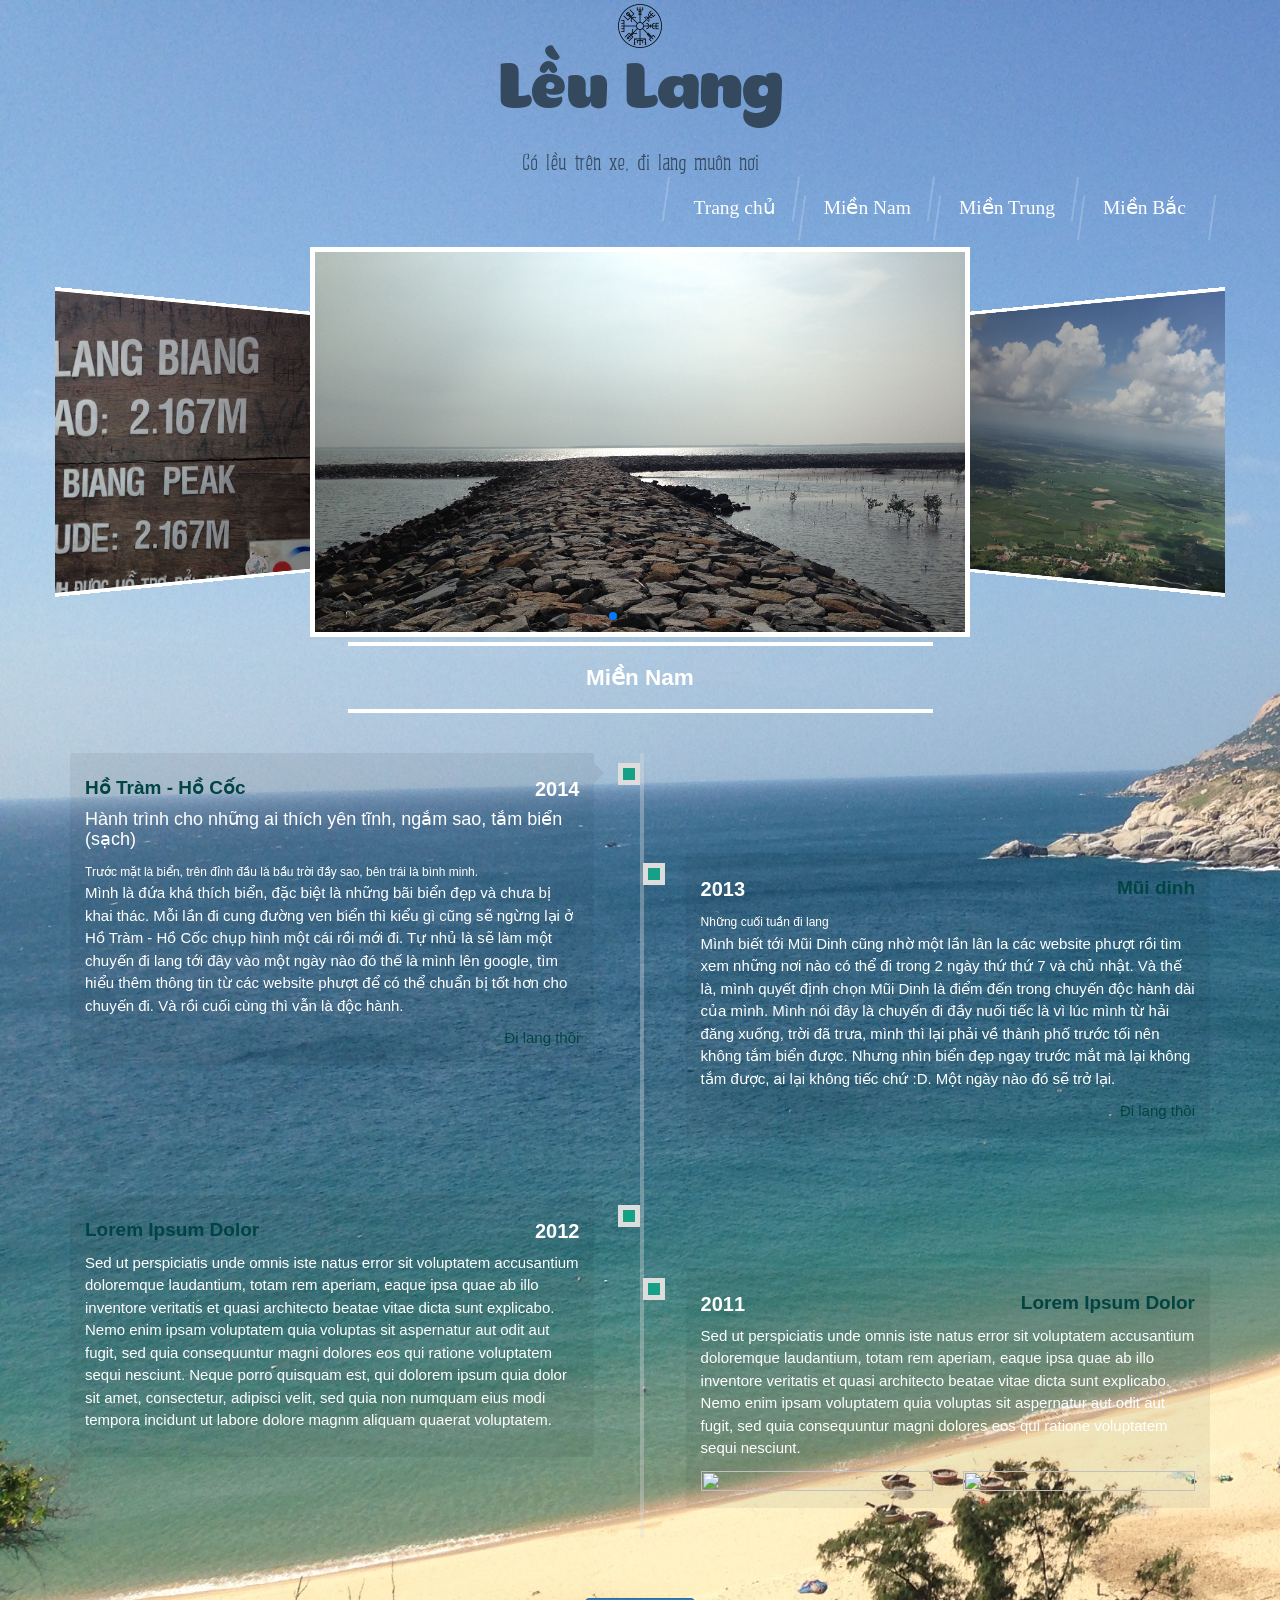
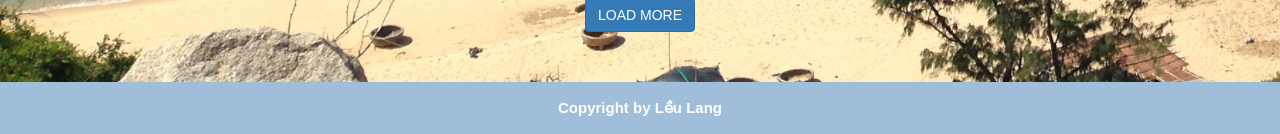
==== MienNam.html @ 13d36a4b "new link" ====
﻿<!DOCTYPE html>
<html lang="en">
<head>
    <meta charset="utf-8" />
    <meta name="viewport" content="width=device-width, initial-scale=1.0" />
    <meta http-equiv="Content-Type" content="text/html;charset=utf-8" />
    <meta name="keywords" content="" />
    <meta name="description" content="" />
    <meta name="author" content="" />
    <meta name="robots" content="follow, index" />
    <link rel="stylesheet" href="./css/bootstrap.min.css" />
    <script src="./script/jquery.min.js"></script>
    <script src="./script/bootstrap.min.js"></script>
    <link rel="stylesheet" href="./css/ap-scroll-top.css" type="text/css" media="all" />
    <script src="./script/ap-scroll-top.js"></script>
    <link href="./css/TravelWeb.css" rel="stylesheet" />
    <link href="./lib/font-awesome-4.6.3/css/font-awesome.css" rel="stylesheet">
    <link href="./css/mobile.css" rel="stylesheet" />
    <link href="./css/w3.css" rel="stylesheet" />
    <link rel="stylesheet" href="./lib/Swiper-master/dist/js/css/swiper.min.css">
    <script src="./lib/Swiper-master/dist/js/swiper.min.js"></script>
</head>
<body>
    <div class="myBody">
        <div id="header">
            <header>
                <div class="container-fluid">
                    <div class="row">
                        <div class="col-md-12 logo-img">
                            <a class="logo">
                                <img class="img-responsive" src="./img/vegvisir.png" />
                            </a>
                        </div>
                    </div>
                    <div class="row WebHeader">
                        <div class="col-md-12 WebName">
                            Lều Lang
                        </div>
                        <div class="col-md-12 WebSologan">
                            Có lều trên xe, đi lang muôn nơi
                        </div>
                    </div>
                </div>
            </header>
            <header id="topNav">
                <div class="container">
                    <button class="btn btn-mobile" data-toggle="collapse" data-target=".nav-main-collapse">
                        <i class="fa fa-bars"></i>
                    </button>
                    <div class="navbar-collapse nav-main-collapse collapse">
                        <nav class="nav-main">
                            <ul id="topMain" class="nav nav-pills nav-main colored cl-effect-14">
                                <li>
                                    <a href="LayoutTravelWeb.html">Trang chủ</a>
                                </li>
                                <li>
                                    <a href="MienNam.html">Miền Nam</a>
                                </li>
                                <li>
                                    <a href="MienTrung.html">Miền Trung</a>
                                </li>
                                <li>
                                    <a href="MienBac.html">Miền Bắc</a>
                                </li>
                            </ul>
                        </nav>
                    </div>
                </div>
            </header>
        </div>
        <div id="mySlider" class="container">
            <div class="row">
                <div class="col-md-12">
                    <div class="MysSwiper-container">
                        <div class="swiper-wrapper">
                            <div class="swiper-slide" style="background-image:url(./img/IMG_3521.JPG);background-size: 100%;width: 660px;height: 390px;"></div>
                            <div class="swiper-slide" style="background-image:url(./img/IMG_4256.jpg);background-size: 100%;width: 660px;height: 390px;"></div>
                            <div class="swiper-slide" style="background-image:url(./img/IMG_1777.jpg);background-size: 100%;width: 660px;height: 390px;"></div>
                            <div class="swiper-slide" style="background-image:url(./img/IMG_5069.JPG);background-size: 100%;width: 660px;height: 390px;"></div>
                        </div>
                        <!-- Add Pagination -->
                        <div class="swiper-pagination"></div>
                        <div class="swiper-button-next"></div>
                        <div class="swiper-button-prev"></div>
                    </div>
                </div>
            </div>
        </div>
        <div class="BodyIndex">
            <div class="container">
                <div class="row">
                    <div class="col-md-3"></div>
                    <div class="col-md-6 myRegion">
                        Miền Nam
                    </div>
                    <div class="col-md-3"></div>
                </div>
                <div id="blog" class="blog">
                    <div class="row">
                        <div class="col-md-12">
                            <div class="timeline clearfix">
                                <div class="timeline-centered clearfix">

                                    <div class="item pull-left">
                                        <!-- item -->
                                        <h3 class="timeline-centered-title"><a class="FontWeight800" href="blog.html">Hồ Tràm - Hồ Cốc</a></h3>
                                        <h4><b>2014</b></h4>
                                        <h5>Hành trình cho những ai thích yên tĩnh, ngắm sao, tắm biển (sạch)</h5>
                                        <small>Trước mặt là biển, trên đỉnh đầu là bầu trời đầy sao, bên trái là bình minh.</small>
                                        <p>
                                            Mình là đứa khá thích biển, đặc biệt là những bãi biển đẹp và chưa bị khai thác. Mỗi lần đi cung đường ven biển thì kiểu gì cũng sẽ ngừng lại ở Hồ Tràm - Hồ Cốc chụp hình một cái rồi mới đi. Tự nhủ là sẽ làm một chuyến đi lang tới đây vào một ngày nào đó thế là mình lên google, tìm hiểu thêm thông tin từ các website phượt để có thể chuẩn bị tốt hơn cho chuyến đi. Và rồi cuối cùng thì vẫn là độc hành.
                                        </p>
                                        <div class="text-right"><a href="blog.html">Đi lang thôi</a></div>
                                    </div><!-- /item -->

                                    <div class="item pull-right">
                                        <!-- item -->
                                        <h3 class="timeline-centered-title"><a class="FontWeight800" href="blog.html">Mũi dinh</a></h3>
                                        <h4><b>2013</b></h4>
                                        <small>Những cuối tuần đi lang</small>
                                        <p>
                                            Mình biết tới Mũi Dinh cũng nhờ một lần lân la các website phượt rồi tìm xem những nơi nào có thể đi trong 2 ngày thứ thứ 7 và chủ nhật. Và thế là, mình quyết định chọn Mũi Dinh là điểm đến trong chuyến độc hành dài của mình.

                                            Mình nói đây là chuyến đi đầy nuối tiếc là vì lúc mình từ hải đăng xuống, trời đã trưa, mình thì lại phải về thành phố trước tối nên không tắm biển được. Nhưng nhìn biển đẹp ngay trước mắt mà lại không tắm được, ai lại không tiếc chứ :D.

                                            Một ngày nào đó sẽ trở lại.
                                        </p>
                                        <div class="text-right"><a href="blog.html">Đi lang thôi</a></div>
                                    </div><!-- /item -->

                                    <div class="item pull-left">
                                        <!-- item -->
                                        <h3 class="timeline-centered-title"><a class="FontWeight800" href="blog.html">Lorem Ipsum Dolor</a></h3>
                                        <h4><b>2012</b></h4>
                                        <p>Sed ut perspiciatis unde omnis iste natus error sit voluptatem accusantium doloremque laudantium, totam rem aperiam, eaque ipsa quae ab illo inventore veritatis et quasi architecto beatae vitae dicta sunt explicabo. Nemo enim ipsam voluptatem quia voluptas sit aspernatur aut odit aut fugit, sed quia consequuntur magni dolores eos qui ratione voluptatem sequi nesciunt. Neque porro quisquam est, qui dolorem ipsum quia dolor sit amet, consectetur, adipisci velit, sed quia non numquam eius modi tempora incidunt ut labore dolore magnm aliquam quaerat voluptatem.</p>
                                    </div><!-- /item -->

                                    <div class="item pull-right">
                                        <!-- item -->
                                        <h3 class="timeline-centered-title"><a class="FontWeight800" href="blog.html">Lorem Ipsum Dolor</a></h3>
                                        <h4><b>2011</b></h4>
                                        <p>Sed ut perspiciatis unde omnis iste natus error sit voluptatem accusantium doloremque laudantium, totam rem aperiam, eaque ipsa quae ab illo inventore veritatis et quasi architecto beatae vitae dicta sunt explicabo. Nemo enim ipsam voluptatem quia voluptas sit aspernatur aut odit aut fugit, sed quia consequuntur magni dolores eos qui ratione voluptatem sequi nesciunt.</p>

                                        <div class="row">

                                            <div class="col-md-6 col-sm-6 col-xs-6">
                                                <img class="img-responsive" src="assets/images/demo/other/o1.jpg" alt="">
                                            </div>

                                            <div class="col-md-6 col-sm-6 col-xs-6">
                                                <img class="img-responsive" src="assets/images/demo/other/o2.jpg" alt="">
                                            </div>

                                        </div>

                                    </div><!-- /item -->

                                </div>
                            </div>
                        </div>
                        <div class="col-md-12">
                            <div class="text-center">
                                <!-- load more -->
                                <a href="#" class="btn btn-primary btnLoadMore">LOAD MORE</a>
                            </div>
                        </div>
                    </div>
                </div>
            </div>
        </div>

        <footer id="footer">
            <div class="container">
                <div class="row">
                    <div class="col-md-12">
                        <div class="copyright">
                            Copyright by Lều Lang
                        </div>
                    </div>
                </div>
            </div>
        </footer>
        <a href="" id="toTop" style="display:inline;"></a>
    </div>
</body>
</html>
<script src="./script/script.js"></script>
---- css/ap-scroll-top.css ----
.apst-wrapper,
.apst-wrapper::before,
.apst-wrapper::after,
.apst-wrapper *,
.apst-wrapper *::before,
.apst-wrapper *::after {
    -webkit-box-sizing: border-box;
    -moz-box-sizing: border-box;
    -ms-box-sizing: border-box;
    -o-box-sizing: border-box;
    box-sizing: border-box;
}

.apst-wrapper {
    display: none;
    position: fixed;
    z-index: 99999;
    cursor: pointer;
    box-sizing: border-box;
    /* No blue highlight when clicking on element on mobile devices */
    -webkit-tap-highlight-color: rgba(0, 0, 0, 0);
    -webkit-tap-highlight-color: transparent;
    -webkit-touch-callout: none;
    -webkit-user-select: none;
    -moz-user-select: none;
    -ms-user-select: none;
    user-select: none;
}

.apst-top {
    top: 20px;
}

.apst-bottom {
    bottom: 20px;
}

.apst-left {
    left: 20px;
}

.apst-center {
    left: 50%;
    margin-left: -40px;
}

.apst-right {
    right: 20px;
}

.apst-button {
    display: block;
    position: relative;
    width: 40px;
    height: 40px;
    background-color: #19B5FE;
    -webkit-border-radius: 50%;
    -moz-border-radius: 50%;
    -ms-border-radius: 50%;
    -o-border-radius: 50%;
    border-radius: 50%;
    -webkit-transition: all 0.2s;
    -moz-transition: all 0.2s;
    -ms-transition: all 0.2s;
    -o-transition: all 0.2s;
    transition: all 0.2s;
}

    .apst-button::before {
        content: "";
        display: block;
        position: relative;
        left: 12px;
        top: 15px;
        width: 16px;
        height: 16px;
        border-right: 6px solid white;
        border-top: 6px solid white;
        -webkit-transform: rotate(-45deg);
        -moz-transform: rotate(-45deg);
        -ms-transform: rotate(-45deg);
        -o-transform: rotate(-45deg);
        transform: rotate(-45deg);
        -webkit-transition: all 0.2s;
        -moz-transition: all 0.2s;
        -ms-transition: all 0.2s;
        -o-transition: all 0.2s;
        transition: all 0.2s;
    }

    .apst-button:hover {
        background-color: #333;
    }

        .apst-button:hover::before {
            border-color: white;
        }

@media only screen and (max-width: 640px) {
    .apst-center {
        margin-left: -35px;
    }

    .apst-button {
        width: 70px;
        height: 70px;
    }

        .apst-button::before {
            left: 25px;
            top: 27px;
            width: 20px;
            height: 20px;
        }
}

@media only screen and (max-width: 400px) {
    .apst-center {
        margin-left: -30px;
    }

    .apst-button {
        width: 60px;
        height: 60px;
    }

        .apst-button::before {
            left: 21px;
            top: 23px;
            width: 18px;
            height: 18px;
            border-width: 5px;
        }
}
---- css/TravelWeb.css ----
body {
    color: white;
    font-family: HelveticaRoundedLTStd,Arial, Helvetica, sans-serif;
    overflow-x: hidden;
}

a:focus, a:hover, a:active {
    color: white;
    transition-duration: 0.5s;
    text-decoration: none;
}
/*html {
    background: url("../img/IMG_4723.JPG") no-repeat center center fixed;
    -webkit-background-size: cover;
    -moz-background-size: cover;
    -o-background-size: cover;
    background-size: cover;
}*/
.myBody {
    background-image: url(../img/IMG_4723.JPG);
    background-repeat: no-repeat;
    background-size: cover;
}

.blog {
    margin-top: 40px;
}

.swiper-container {
    width: 100%;
}

.swiper-slide {
    background-position: center;
    background-size: cover;
    width: 300px;
    height: 300px;
}

.img-responsive {
    height: 100%;
    width: 100%;
    display: inline-block;
}

.logo {
    width: 50px;
    display: inline-block;
}

.logo-img {
    text-align: center;
    margin-top: 1px;
}

.WebHeader {
    color: #34495e;
    text-align: center;
}

.WebName {
    font-family: Pony;
    font-size: 430%;
}

.WebSologan {
    font-family: iCielAltusSerif;
    font-size: 150%;
}

.myRegion {
    border-bottom: 4px solid white;
    border-top: 4px solid white;
    padding: 15px;
    font-size: 150%;
    font-weight: bolder;
    text-align: center;
}

.Search {
    margin-top: 10px;
}

@font-face {
    src: url("../front/UVF HelveticaRoundedLTStd-Bd.otf");
    font-family: HelveticaRoundedLTStd;
}

.AboutUs {
    border: 5px solid white;
    font-size: 265%;
    text-align: center;
    margin-bottom: 20px;
}

.LeuLang {
    font-size: 150%;
}

.myBlogPostItem {
    background: rgba(255,255,255,0.6);
}

.AboutUs:hover {
    background: #00a59a;
    transition-duration: 0.6s;
}

@font-face {
    font-family: Pony;
    src: url("../front/Pony.ttf");
}

@font-face {
    font-family: iCielAltusSerif;
    src: url("../front/iCiel Altus Serif.ttf");
}

@font-face {
    font-family: BTBD;
    src: url("../front/Back to Black Demo.ttf");
}

@font-face {
    font-family: Nabila;
    src: url("../front/Nabila.ttf");
}

@font-face {
    font-family: iCiel Pacifico;
    src: url("../front/iCiel Pacifico.ttf");
}

@font-face {
    font-family: iCiel Rukola;
    src: url("../front/iCiel Rukola.ttf");
}

@font-face {
    font-family: iCiel Simplifica;
    src: url("../front/iCiel Simplifica.ttf");
}

.BlogContent {
    padding: 20px;
}

#topNav ul.nav > li a {
    /*font-family: Nabila;*/
}

.connectToSocial {
    border-bottom: 3px dashed white;
    border-top: 3px dashed white;
    text-align: center;
}

    .connectToSocial img {
        width: 20%;
    }

    .connectToSocial i {
        padding: 15px;
    }

        .connectToSocial i:hover {
            color: #00a59a;
        }

.Quote {
    border: 7px solid white;
}

    .Quote a {
        cursor: pointer;
    }

.myQuote {
    /*font-family: Nabila;*/
    font-size: 360.2%;
    padding: 10px 0px 0px 45px;
    text-align: left;
}

.titleHead {
    background-color: rgba(255,255,255,1);
    color: #305589;
    text-align: center;
    padding: 8px 1px 10px 1px;
    /*font-family: Nabila;*/
    font-size: 180%;
}

.titleBlog {
    /*font-family: Nabila;*/
    font-size: 160%;
    padding: 5px;
}

.content {
    background-color: rgba(255,255,255,0.6);
    color: #305589;
    margin-top: 3px;
    margin-bottom: 10px;
}

.region {
    margin-top: 20px;
}

.bodyContent {
    margin-top: 50px;
}

.readMore {
    text-align: right;
    padding: 100px 10px 0px 10px;
    /*font-family: Nabila;*/
}

/*ratio wraper*/
.ratio-wrapper {
    position: relative;
    width: 100%;
}

    .ratio-wrapper:before {
        content: "";
        display: block;
    }

    .ratio-wrapper.ratio-wrapper-27-10:before {
        padding-top: 33%; /* initial ratio 27:10*/
    }

    .ratio-wrapper.ratio-wrapper-2-1:before {
        padding-top: 50%; /* initial ratio 2:1*/
    }

    .ratio-wrapper.ratio-wrapper-16-9:before {
        padding-top: 56.25%; /* initial ratio 16:9*/
    }

    .ratio-wrapper.ratio-wrapper-3-2:before {
        padding-top: 66%; /* initial ratio 1:1*/
    }


    .ratio-wrapper.ratio-wrapper-4-3:before {
        padding-top: 75%; /* initial ratio 4:3*/
    }

    .ratio-wrapper.ratio-wrapper-1-1:before {
        padding-top: 100%; /* initial ratio 1:1*/
    }

    .ratio-wrapper > .ratio-item {
        width: 100%;
        height: 100%;
        position: absolute;
        top: 0;
        left: 0;
        overflow: hidden;
    }

.img-container {
    height: 100%;
}
/*search*/
.search-form .form-group {
    float: right !important;
    transition: all 0.35s, border-radius 0s;
    width: 32px;
    height: 32px;
    background-color: #fff;
    box-shadow: 0 1px 1px rgba(0, 0, 0, 0.075) inset;
    border-radius: 25px;
    border: 1px solid #ccc;
}

    .search-form .form-group input.form-control {
        padding-right: 20px;
        border: 0 none;
        background: transparent;
        box-shadow: none;
        display: block;
    }

        .search-form .form-group input.form-control::-webkit-input-placeholder {
            display: none;
        }

        .search-form .form-group input.form-control:-moz-placeholder {
            /* Firefox 18- */
            display: none;
        }

        .search-form .form-group input.form-control::-moz-placeholder {
            /* Firefox 19+ */
            display: none;
        }

        .search-form .form-group input.form-control:-ms-input-placeholder {
            display: none;
        }

    .search-form .form-group:hover,
    .search-form .form-group.hover {
        width: 100%;
        border-radius: 4px 25px 25px 4px;
    }

    .search-form .form-group span.form-control-feedback {
        position: absolute;
        top: -1px;
        right: -2px;
        z-index: 2;
        display: block;
        width: 34px;
        height: 34px;
        line-height: 34px;
        text-align: center;
        color: #3596e0;
        left: initial;
        font-size: 14px;
    }
/*footer*/
#footer {
    color: white;
    display: block;
    vertical-align: bottom;
    background-color: #A0BEDA;
    z-index: 101;
    font-weight: bold;
    /*font-size: 150%;*/
    padding: 15px;
    margin-top: 50px;
    text-align: center;
    /*font-family: iCielAltusSerif;*/
}

    #footer.bottom {
        position: absolute;
        left: 0;
        right: 0;
        bottom: 0;
    }

    #footer a.copyright {
        color: #777;
        padding: 0;
    }

    #footer .logo {
        display: block;
        margin-bottom: 10px;
    }

    #footer .spaced {
        padding: 60px 15px;
    }

    #footer .logo_footer {
        padding: 40px 15px;
    }

    #footer .dark {
        height: 400px;
        background-color: #305589;
    }

    #footer h2,
    #footer h3,
    #footer h4 {
        color: #fff;
    }

    #footer .copyright {
        /*background-color: #305589;*/
    }


    #footer hr {
        border: 0;
        margin: 0;
        padding: 0;
        border-top: #305589 1px solid;
        border-bottom: #305589 1px solid;
    }

    #footer li {
        position: relative;
        padding: 6px 0;
        border-bottom: 1px solid rgba(255,255,255,0.1);
    }

        #footer li:after {
            width: 100%;
            content: "";
            border-bottom: 1px solid #1a1a1a;
            position: absolute;
            bottom: 0;
            left: 0;
        }

        #footer li a {
            color: #777;
            text-decoration: none;
            font-size: 14px;
            -webkit-transition: all .2s ease 0s;
            -moz-transition: all .2s ease 0s;
            -o-transition: all .2s ease 0s;
            transition: all .2s ease 0s;
        }

            #footer li a:hover {
                color: #fff;
            }

        #footer li small {
            font-size: 11px;
        }

            #footer li small.ago {
                color: #666;
            }

    #footer .input-group-btn .btn,
    #footer .input-group .btn,
    #footer .form-control {
        border: 0;
        height: 38px;
        margin-top: 0;
    }

    #footer .input-group-btn .btn {
        -webkit-border-top-right-radius: 6px;
        -webkit-border-bottom-right-radius: 6px;
        -moz-border-radius-topright: 6px;
        -moz-border-radius-bottomright: 6px;
        border-top-right-radius: 6px;
        border-bottom-right-radius: 6px;
    }

    #footer input.form-control {
        -webkit-border-top-left-radius: 6px;
        -webkit-border-bottom-left-radius: 6px;
        -moz-border-radius-topleft: 6px;
        -moz-border-radius-bottomleft: 6px;
        border-top-left-radius: 6px;
        border-bottom-left-radius: 6px;
    }

    #footer form {
        padding: 0;
    }


    /* simple list */
    #footer ul.nobordered li:after,
    #footer ul.nobordered li {
        border-bottom: 0;
        padding: 0;
    }

        #footer ul.nobordered li a {
            padding: 3px 0;
        }

            #footer ul.nobordered li a > i.fa {
                padding-right: 6px;
            }

.carousel-control {
    opacity: 0;
}

.myRatio {
    padding-top: 38%;
}

.MysSwiper-container {
    width: 100%;
    /*padding-top: 50px;
    padding-bottom: 50px;*/
    margin-bottom: 5px;
}

.swiper-slide {
    background-position: center;
    background-size: cover;
    width: 300px;
    height: 300px;
}

.swiper-container-coverflow .swiper-wrapper, .swiper-container-flip .swiper-wrapper {
    transform: translate3d(-1565px, 0px, 0px);
}

.MysSwiper-container .swiper-slide {
    border: 5px solid;
}

.myslider {
    /*border-top: 4px dashed white;
   */
}
/*content*/
.myIMGBlog {
    position: relative;
}

.myCamera {
    position: absolute;
    top: 40%;
    left: 43%;
}

.myTitleBlog {
    position: absolute;
    right: 0;
    bottom: 15%;
    background: rgba(255,255,255,0.5);
    padding: 7px 10px;
    font-weight: 500;
    max-width: 100%;
}

.block {
    background-color: white;
    color: #636769;
    padding: 0;
    margin-bottom: 25px;
    /*box-shadow: 0px 0px 5px 2px #bdc3c7;*/
}

    .block h3 {
        color: #19B5FE;
        border-bottom: 3px double #bdc3c7;
    }

    .block span {
        color: rgba(255,255,255,0);
    }

    .block a {
        color: black;
    }

    .block:hover {
        background-color: #19B5FE;
        color: white;
        transition-duration: 0.2s;
    }

        .block:hover h3 {
            color: white;
            transition-duration: 0.2s;
        }

        .block:hover a {
            color: #678EC9;
            background: white;
            transition-duration: 0.2s;
            cursor: pointer;
        }

        .block:hover span {
            color: rgba(255,255,255,1);
            transition-duration: 0.2s;
        }



.BlockContent {
    padding-left: 15px;
    padding-right: 15px;
}

.myPhoto {
    text-align: right;
    padding: 0px 41px 22px 0px;
}
/*toTop*/
#toTop {
    display: none;
    text-decoration: none;
    position: fixed;
    bottom: 20px;
    right: 2%;
    overflow: hidden;
    z-index: 999;
    width: 35px;
    height: 35px;
    border: none;
    text-indent: 100%;
    background: url(../images/top_move.png) no-repeat 0px 0px;
}

#toTopHover {
    width: 32px;
    height: 32px;
    display: block;
    overflow: hidden;
    float: right;
    opacity: 0;
    -moz-opacity: 0;
    filter: alpha(opacity=0);
}
/*menu effect*/
.cl-effect-14 a {
    padding: 0 20px;
    height: 65px;
    line-height: 45px;
}

    .cl-effect-14 a::before,
    .cl-effect-14 a::after {
        position: absolute;
        width: 45px;
        height: 2px;
        background: #fff;
        content: '';
        opacity: 0.2;
        -webkit-transition: all 0.3s;
        -moz-transition: all 0.3s;
        transition: all 0.3s;
        pointer-events: none;
    }

    .cl-effect-14 a::before {
        top: 0px !important;
    }

.cl-effect-14 li:nth-child(8) a::after {
    display: none;
}

.cl-effect-14 a::before {
    top: 10px;
    left: 0;
    -webkit-transform: rotate(98deg);
    -moz-transform: rotate(98deg);
    transform: rotate(98deg);
    -webkit-transform-origin: 0 0;
    -moz-transform-origin: 0 0;
    transform-origin: 0 0;
}

.cl-effect-14 a::after {
    right: 0;
    bottom: 0;
    -webkit-transform: rotate(98deg);
    -moz-transform: rotate(98deg);
    transform: rotate(98deg);
    -webkit-transform-origin: 100% 0;
    -moz-transform-origin: 100% 0;
    transform-origin: 100% 0;
}

.cl-effect-14 a:hover::before,
.cl-effect-14 a:hover::after,
.cl-effect-14 a:focus::before,
.cl-effect-14 a:focus::after,
.cl-effect-14 a.active::before,
.cl-effect-14 a.active::after {
    opacity: 1;
}

.cl-effect-14 a:hover::before,
.cl-effect-14 a:focus::before, .cl-effect-14 a.active::before {
    left: 50%;
    -webkit-transform: rotate(0deg) translateX(-50%);
    -moz-transform: rotate(0deg) translateX(-50%);
    transform: rotate(0deg) translateX(-50%);
}

.cl-effect-14 a:hover::after,
.cl-effect-14 a:focus::after, .cl-effect-14 a.active::after {
    right: 50%;
    -webkit-transform: rotate(0deg) translateX(50%);
    -moz-transform: rotate(0deg) translateX(50%);
    transform: rotate(0deg) translateX(50%);
}
/*slider index*/
.swiper-container {
    width: 100%;
    height: 100%;
    margin-left: auto;
    margin-right: auto;
}

.swiper-slide {
    text-align: center;
    font-size: 18px;
    background: #fff;
    /* Center slide text vertically */
    display: -webkit-box;
    display: -ms-flexbox;
    display: -webkit-flex;
    display: flex;
    -webkit-box-pack: center;
    -ms-flex-pack: center;
    -webkit-justify-content: center;
    justify-content: center;
    -webkit-box-align: center;
    -ms-flex-align: center;
    -webkit-align-items: center;
    align-items: center;
}

.swiper-button-next, .swiper-button-prev {
    display: none;
}

.swiper-container:hover .swiper-button-next {
    display: block;
}

.swiper-container:hover .swiper-button-prev {
    display: block;
}

.swiper-container {
    border: 5px solid;
}

.leulang {
    text-align: center;
}

.sloganContent {
}

.leulang ul {
    padding: 0;
}

    .leulang ul li {
        display: inline-block;
        background-color: rgba(255,255,255,0.8);
        border-radius: 100px;
        padding: 20px;
        margin-left: 30px;
        margin-right: 30px;
    }

        .leulang ul li i {
            padding: 20px;
            color: #19B5FE;
        }

.leftBlog {
    border: 1px solid;
    padding: 25px;
    background: #7f8c8d;
    border-radius: 5px;
}

.rightBlog {
    border: 1px solid;
    background: #7f8c8d;
    border-radius: 5px;
}

    .rightBlog a {
        color: black;
    }

#MyBlog .col-md-4 {
    padding: 0;
}

#MyBlog .row {
    border: 4px solid;
}

.w3-animate-zoom {
    width: 58% !important;
}

.w3-modal {
    padding-top: 30px !important;
}

@font-face {
    src: url("../front/icielBrandonText-Bold.tt");
    font-family: icielBrandonText;
}

@font-face {
    src: url("../front/DejaVuSans.ttf");
    font-family: DejaVuSans;
}

#MyBlog .myTitleBlog, #topNav li a {
    font-family: icielBrandonText;
    font-size: 130% !important;
}

#mySlider .row {
    overflow: hidden;
}

#blog a {
    color: #024443;
    /*color: #3BC2DF;*/
    font-weight: 400;
    transition: 0.6s ease;
}

.quotes {
    background: rgba(34,34,34,0.6);
    padding: 10px 10px;
    margin-top: 10px;
    font-family: DejaVuSans;
    border-radius: 4px;
    margin-bottom: 10px;
    font-size: 80%;
}

.iconQuote {
    height: 170px;
    border-radius: 300px;
    width: 170px;
    cursor: pointer;
}

@media screen and (max-width: 1200px) {
    .AboutUs {
        font-size: 160%;
    }
}

.text-center; {
    text-align: center;
}

.text-right {
    text-align: right;
}
/*timeline*/
.timeline {
    position: relative;
    margin-bottom: 60px;
}
    /** centered **/
    .timeline .timeline-centered .item {
        background-color: rgba(0,0,0,0.06);
        padding: 15px;
        margin-bottom: 30px;
        position: relative;
        margin-top: 100px;
    }

        .timeline .timeline-centered .item:first-child {
            margin-top: 0;
        }

.timeline-centered:after {
    background: #ddd;
    z-index: 0;
    content: "";
    display: block;
    top: 0;
    bottom: 0;
    position: absolute;
    width: 4px;
    opacity: 0.35;
    left: 50%;
    margin-left: 0;
    height: 100%;
}

.timeline-centered .item {
    max-width: 46%;
}

.timeline .timeline-centered .item.pull-right:after {
    right: 100%;
    border: solid transparent;
    content: " ";
    width: 0;
    height: 0;
    position: absolute;
    border-right-color: rgba(0,0,0,0.06);
    border-width: 10px;
    top: 10px;
    left: -20px;
}

.timeline .timeline-centered .item.pull-right:before {
    right: 100%;
    border: #ddd 5px solid;
    content: " ";
    position: absolute;
    top: 10px;
    left: -43px;
    background-color: #16a085;
    width: 22px;
    height: 22px;
    z-index: 1;
}

.timeline .timeline-centered .item.pull-left:after {
    right: 100%;
    border: solid transparent;
    content: " ";
    width: 0;
    height: 0;
    position: absolute;
    border-left-color: rgba(0,0,0,0.06);
    border-width: 10px;
    top: 10px;
    right: -20px;
}

.timeline .timeline-centered .item.pull-left:before {
    right: 100%;
    border: #ddd 5px solid;
    content: " ";
    position: absolute;
    top: 10px;
    right: -46px;
    background-color: #16a085;
    width: 22px;
    height: 22px;
    z-index: 1;
}

.timeline .timeline-centered .item.pull-left h4 {
    text-align: right;
}

.timeline .timeline-centered .item.pull-right .timeline-centered-title {
    float: right;
    content: ' ';
    clear: both;
    font-size: 19px;
}

.timeline .timeline-centered .item.pull-left .timeline-centered-title {
    float: left;
    content: ' ';
    clear: both;
    font-size: 19px;
    margin-right: 50px;
}

.timeline .timeline-centered p {
    content: '';
    clear: both;
}

@media only screen and (max-width: 768px) {
    .timeline-centered .item {
        width: 100% !important;
        max-width: 100% !important;
        margin: 0 0 30px 0 !important;
    }

    .timeline .timeline-centered .item.pull-left,
    .timeline .timeline-centered .item.pull-right {
        float: none !important;
        display: block !important;
        position: relative !important;
    }

        .timeline .timeline-centered .item.pull-left h4 {
            text-align: left;
        }

        .timeline .timeline-centered .item.pull-right:after,
        .timeline .timeline-centered .item.pull-right:before,
        .timeline .timeline-centered .item.pull-left:after,
        .timeline .timeline-centered .item.pull-left:before,
        .timeline-centered:after {
            display: none;
        }
}

.btnLoadMore {
    color: white !important;
}

.FontWeight800 {
    font-weight: 800 !important;
}

#blog a:hover {
    /*font-size: 108%;*/
}

.MesSwiper-container .swiper-slide {
    border: 5px solid;
}

.author:after {
    border: solid transparent;
    content: " ";
    width: 0;
    height: 0;
    position: absolute;
    border-left-color: rgba(127,140,141,1);
    border-width: 15px;
    top: 9px;
    right: -12px;
}

.noteBlog {
    position: absolute;
    bottom: 4%;
    right: 36%;
    left: 36%;
}

#topMain a:hover {
    color: white !important;
}

.author {
    margin-bottom: 10px;
}

.arrowDown {
    height: 40px;
    width: 40px;
    border-left: 1px solid white;
    border-bottom: 1px solid white;
    -ms-transform: rotate(-45deg);
    -webkit-transform: rotate(-45deg);
    transform: rotate(-45deg);
    position: absolute;
    left: 49%;
    top: 52px;
    z-index: 100;
}

.arrowDownInner {
    z-index: 2;
    position: absolute;
    left: 50%;
    margin-left: -15px;
    height: 0;
    width: 0;
    border-color: transparent;
    border-style: solid;
    border-top-color: white;
    border-width: 23px 23px;
}

.HotBlog {
    background: rgba(0,0,0,0.5);
    padding: 50px 20px 25px 20px;
}
---- css/mobile.css ----
/** Menu
 **************************************************************** **/
#topBar {
	display:block;
	position:relative;
	min-height:30px;
	z-index:11;
}
body.boxed #topBar {
	-webkit-border-bottom-left-radius: 0;
	-webkit-border-bottom-right-radius: 0;
	-moz-border-radius-bottomleft: 0;
	-moz-border-radius-bottomright: 0;
	border-bottom-left-radius: 0;
	border-bottom-right-radius: 0;
}
#topBar.styleBackgroundColor,
#topBar.styleBackgroundColor a {
	color:#fff;
}
#topNav a.logo {
	margin:3px 15px 3px 0;
	display:inline-block;
	min-height:50px;
	float:left;
}
#topNav a.logo.onepage {
	display:inline-block;
	height:50px;
	overflow:hidden;
	margin-top:3px;
}
#topBar a.social {
	width:24px; height:24px;
	line-height:26px;
	font-size:16px;
}

#topNav {
	display:block; left:0; right:0; top:0;
	/*background:#fff;*/
	position:relative;
	z-index:10;
    margin-bottom: 5px;

	/*-webkit-box-shadow: 0 4px 0 rgba(0, 0, 0, 0.04);
	   -moz-box-shadow: 0 4px 0 rgba(0, 0, 0, 0.04);
		 -o-box-shadow: 0 4px 0 rgba(0, 0, 0, 0.04);
			box-shadow: 0 4px 0 rgba(0, 0, 0, 0.04);*/
}


#topNav .nav-pills>li>a, 
#topNav .nav-pills>li>a:hover, 
#topNav .nav-pills>li>a:focus,
#topNav .nav-pills>li.active>a, 
#topNav .nav-pills>li.active>a:hover, 
#topNav .nav-pills>li.active>a:focus {
	background-color:transparent;
}

#topNav div.navbar-collapse {
	padding:0;
	float:right;
}
#topNav ul.nav>li {
	color:#666;
	/*border-left:#eee 1px solid;*/
	text-align:center;
	position:relative;
	margin:0;
}
#topNav ul.nav>li:last-child {
	/*border-right:#eee 1px solid;*/
}


#topNav ul.nav>li a {
	/*color:#666;*/
    color: white;
	padding: 24px 24px;
	position: relative;
	text-decoration: none;
	font-size: 100%;
	line-height:14px;
	display:block;
	font-weight:300;

	-webkit-transition: all 0.2s;
	   -moz-transition: all 0.2s;
		 -o-transition: all 0.2s;
			transition: all 0.2s;
}
#topNav ul.nav>li>a>span {
	display:block;
	font-size:12px;
	color:#ccc;

	-webkit-transition: all 0.2s;
	   -moz-transition: all 0.2s;
		 -o-transition: all 0.2s;
			transition: all 0.2s;
}

#topNav ul.nav>li:hover a {
	color:#00A59A;
}




/* submenu */
#topNav ul.dropdown-menu li.divider {
	margin:-1px 0 0 0;
	padding:0; border:0;
	border-bottom:rgba(0,0,0,0.2) 1px solid;
}
#topNav .nav li:hover>ul.dropdown-menu {
	padding:0;
	display:block;
	z-index:100;
}

#topNav ul.dropdown-menu {
	text-align:left;
	margin-top:0;
	box-shadow:none;
	border:#eee 1px solid;
	border-top:0;
	list-style:none;
	background-color:#fff;
	box-shadow:rgba(0,0,0,0.2) 0 6px 12px;
	min-width:200px;

	-webkit-border-radius: 0;
	   -moz-border-radius: 0;
			border-radius: 0;
}
#topNav ul.dropdown-menu li {
	position:relative;
}
#topNav ul.dropdown-menu>li a {
	margin:0;
	padding:10px 15px;
	font-weight:400;

	color:#555;
	font-size:13px;
	border-bottom:rgba(0,0,0,0.1) 1px solid;
}
#topNav ul.dropdown-menu>li a i.fa {
	margin-right:4px;
}
#topNav ul.dropdown-menu a.dropdown-toggle:after {
	content: "\f105";
	font-family: FontAwesome;
	position: absolute;
	font-size: 15px;
	right: 10px;
	top: 9px;
	color:#999;
}

#topNav .dropdown-submenu > a:after {
	display: block;
	content: " ";
	float: right;
	width: 0;
	height: 0;
	border-color: transparent;
	border-style: solid;
	border-width: 5px 0 5px 5px;
	border-left-color: #eaeaea;
	margin-top: 5px;
	margin-right: -10px;
}
#topNav .dropdown-submenu li:hover> a:after {
	color:#fff !important;
}
#topNav ul.dropdown-menu li:last-child>a {
	border-bottom:0;
	border-bottom:0;
}
.dropdown-menu>li:hover>a, 
.dropdown-menu>li:focus>a {
	color:#fff !important;
	background-color:#333;
}

/* sub-submenu */
#topNav ul.dropdown-menu>li:hover > ul.dropdown-menu {
	display:block;
	position:absolute;
	left:100%; top:0;
	padding:0; margin:0; 
	border-top:0 !important;
	border-bottom:0 !important;
	border-right:0 !important;

	border:#eaeaea 1px solid;

	-webkit-border-radius: 0;
	   -moz-border-radius: 0;
			border-radius: 0;
}







/* search */
#topNav form.search {
	float:right;
	max-width:180px;
	margin:12px 0 0 0;
	padding:0;
}
#topNav form.search {
	position:relative;
}
#topNav form.search input {
	padding:6px 26px 6px 6px;
	height:auto; width:100%;
	font-size:13px;
	position:relative;
	z-index:0;

	-webkit-border-radius: 0;
	   -moz-border-radius: 0;
			border-radius: 0;
}
#topNav form.search button {
	position:absolute;
	top:10px; right:10px;
	color:#ccc;
	z-index:1;
}





/* mobile */
#topNav button.btn-mobile {
	display:none;
}
	#topNav button.btn-mobile {
		color:#fff;
		display: none;
		background:#333;
		padding:6px 10px;
		margin-top:10px;
		margin-bottom:3px;

		-webkit-border-radius: 0;
		   -moz-border-radius: 0;
				border-radius: 0;
	}	
	#topNav button.btn-mobile i {
		padding:0; margin:0;
		font-size:21px;
	}



/** Mega Menu
 **************************************************************** **/
#topNav ul.nav>li.mega-menu {
	position:inherit;
}
#topNav ul.nav>li.mega-menu p {
	margin:0; padding:10px 10px 0 10px;
	font-size:13px;
}

#topNav ul.nav>li.mega-menu div.row {
	width:100%;
}

#topNav ul.nav>li.mega-menu div {
	display:table;
}
#topNav ul.nav>li.mega-menu div div {
	border-left:#eee 1px solid;
	margin-left:-1px;
	display: table-cell;
	vertical-align:top;
	float:none;
}
#topNav ul.nav>li.mega-menu div div:first-child {
	border-left:0;
}

#topNav ul.nav>li.mega-menu>ul {
	width:100%;
	background-color:transparent;
	border:none;
	box-shadow:none;
}
#topNav ul.nav>li.mega-menu>ul.dropdown-menu>li {
	margin:0 15px; padding:15px;
	background-color:#fff;
	border: #eee 1px solid;
	box-shadow: rgba(0,0,0,0.2) 0 6px 12px;
}
#topNav ul.nav>li.mega-menu>ul ul {
	margin:0 !important;
	padding:0 !important;
	list-style:none;
}

#topNav ul.nav>li.mega-menu h3 {
	font-size:18px;
	line-height:18px;
	margin:10px 10px 20px 10px; padding:0;
}
#topNav ul.nav>li.mega-menu>ul li>a {
	border-bottom:0;
	padding: 6px 10px;
}
#topNav ul.nav>li.mega-menu>ul li.active>a,
#topNav ul.nav>li.mega-menu>ul li:hover>a {
	color:#fff;
	background-color:#333;
}
#topNav ul.nav>li.mega-menu>ul li.divider {
	border:0;
	border:rgba(0,0,0,0.01) 1px solid;
	margin:10px 0;
}





/** Secondary Main Menu
	Top Bar / Shop Cart
 **************************************************************** **/
#barMain {
	float:right;
	margin-top:6px;
	font-size:12px;
}

#barMain .nav>li>a {
	padding:5px 10px;
}
#barMain .nav>li>a:hover, 
#barMain .nav>li>a:focus {
	background-color:rgba(0,0,0,0.03);
}

/* cart */
#barMain .nav>li.quick-cart {
	background-color:#F8F8F8;
	margin-left:10px;
}
#topBar.styleBackgroundColor .nav>li.quick-cart {
	background-color:rgba(0,0,0,0.1) !important;
}
#topBar.styleBackgroundColor .nav>li.quick-cart.open>a {
	color:#000;
}
#topBar.styleBackgroundColor .nav>li.quick-cart p {
	color:#000;
}
#barMain .nav>li.quick-cart>.dropdown-menu {
	border:0; margin:0;
	background-color:#F0F0F0;
	width:250px;
}
#barMain .nav>li.quick-cart .quick-cart-content {
	padding:10px 10px 0 10px;
}
#barMain .nav>li.quick-cart p {
	margin:0; padding:10px 10px 0 10px;
	font-size:13px;
}
#barMain .nav>li.quick-cart a.quick-cart-item {
	clear: both;
	display: block;
	padding: 10px 8px;
	font-size: 13px;
	line-height: 16px;
	min-height: 60px;
	text-decoration: none;
	border-bottom: rgba(0,0,0,0.1) 1px solid;
	background: rgba(0,0,0,0.05);
}
#barMain .nav>li.quick-cart a.quick-cart-item,
#barMain .nav>li.quick-cart a.quick-cart-item a {
	color:#999 !important;
}
#barMain .nav>li.quick-cart a.quick-cart-item:hover {
	background: rgba(0,0,0,0.08);
}
#barMain .nav>li.quick-cart .cart-footer {
	margin-top:10px;
}





/** Responsive Top Nav
 **************************************************************** **/
@media only screen and (max-width: 1024px) {
	#topNav .search {
		display:none;
	}
}

@media only screen and (max-width: 990px) {
	.navbar-collapse {
		max-height:100%;
	}
	#topNav .container {
		padding:0;
		margin:0;
	}

 	#topNav button.btn-mobile {
		display:block;
		float:right;
		margin-right:15px;
	}
	
	#topNav form.search {
		float:left;
		margin-top:6px;
		margin-left:15px;
	}

	#topNav nav.nav-main {
		/*background-color:#fff;*/
	}
	#topNav div.nav-main-collapse,
	#topNav div.nav-main-collapse.in {
		width: 100%;
		margin:56px 0 0 0;
	}
	#topNav div.nav-main-collapse {
		float: none;
		overflow-x:hidden;
	}
	#topNav div.nav-main-collapse.collapse {
		display: none !important;
	}
	#topNav div.nav-main-collapse.in {
		display: block !important;
	}
	#topNav div.nav-main-collapse {
		position: relative;
	}


	#topMain>li>a>span {
		display:none !important;
	}
	#topMain li {
		display:block !important;
		float:none;
		text-align:left;

		-webkit-border-radius: 0;
		   -moz-border-radius: 0;
				border-radius: 0;
	}
	#topMain>li>a {
		text-align:left;
		border:0;
		border-bottom:rgba(0,0,0,0.1) 1px solid;

		-webkit-border-radius: 0;
		   -moz-border-radius: 0;
				border-radius: 0;
	}
	#topMain>li:hover,
	#topMain>li:hover>a {
		border-top:0 !important;
	}

	#topNav ul.nav>li>a:after {
		content: "\f107";
		font-family: FontAwesome;
		position: absolute;
		font-size: 14px;
		right: 20px;
		top: 15px;
		color:#999;
	}
	
	/* submenu */
	#topMain ul.dropdown-menu {
		position: static;
		clear: both;
		float: none;
		display: none !important;
		border-left:0 !important;

		-webkit-box-shadow: none;
		   -moz-box-shadow: none;
				box-shadow: none;
	}

	#topNav nav.nav-main li.resp-active > ul.dropdown-menu {
		display: block !important;
		margin-left:30px;
		margin-right:30px;
		padding:20px 0;
		border-right:0;
	}
	#topNav nav.nav-main li.resp-active > ul.dropdown-menu li {
		border-left:0;
	}

	#topNav ul.nav>li:hover>a:before, 
	#topNav ul.nav>li.active>a:before {
		background-color:transparent;
	}

	#topNav ul.dropdown-menu>li:hover > ul.dropdown-menu {
		position:static;
	}

	/* mega menu */
	#topNav ul.nav>li.mega-menu>ul.dropdown-menu>li {
		padding:0; margin:0 30px 0 0;
		border:0;

		-webkit-box-shadow: none;
		   -moz-box-shadow: none;
				box-shadow: none;	
	}
	#topNav ul.nav>li.mega-menu h3 {
		margin-left:8px;
	}
	#topNav ul.nav>li.mega-menu>ul li>a {
		border-bottom: rgba(0,0,0,0.1) 1px solid;
	}
	#topNav ul.nav>li.mega-menu div,
	#topNav ul.nav>li.mega-menu div div {
		border:0; margin-bottom:30px;
		display:block;
		width:100%;
	}
	#topNav ul.nav>li.mega-menu div div:last-child {
		margin-bottom:0;
	}
}


@media only screen and (max-width: 479px) {

	#topNav form.search {
		margin-left:4px;
	}
 	#topNav button.btn-mobile {
		margin-right:4px;
	}

	#topBar .call-us {
		display:block;
		width:100%;
		text-align:center;
		padding:0 0 10px 0;
	}
	#topBar a.logo {
		display:block;
		text-align:center;
		margin:6px 0;
		float:none;
	}

	.hide_mobile {
		display:none;
	}
}
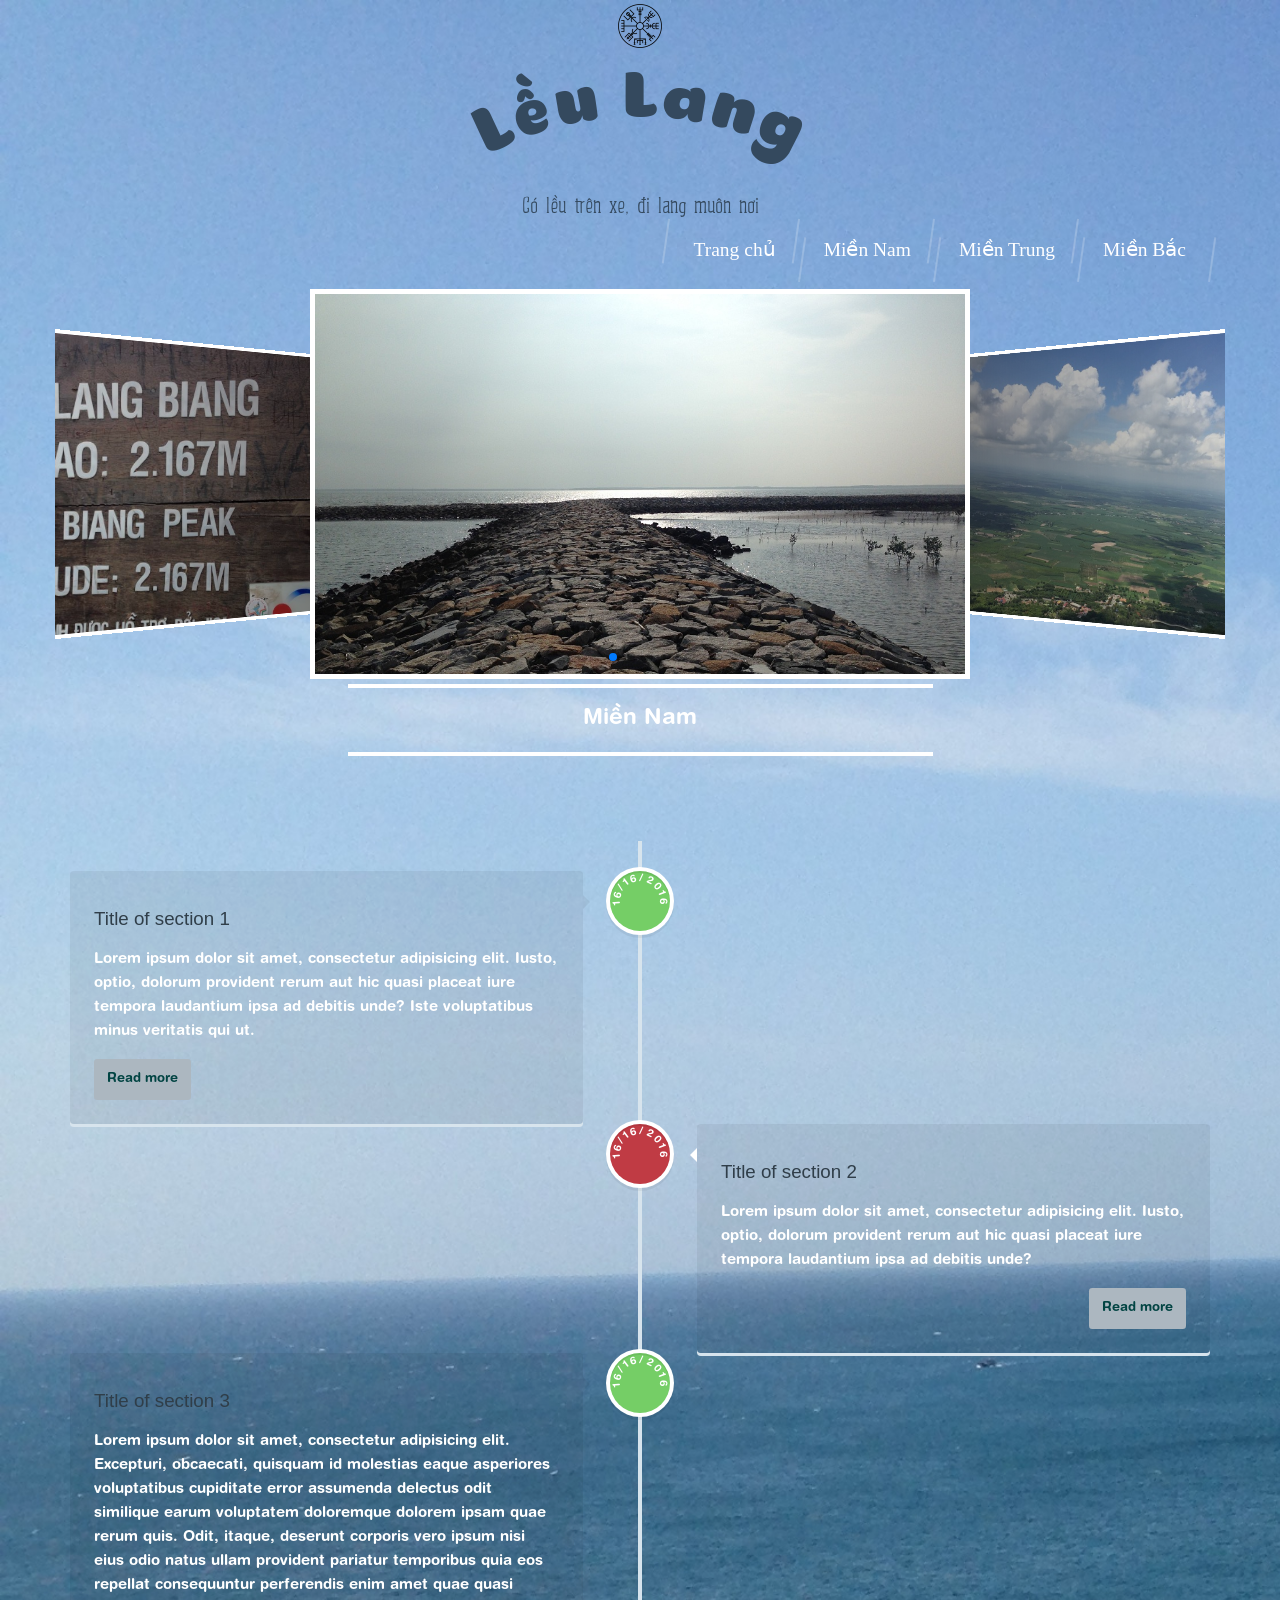
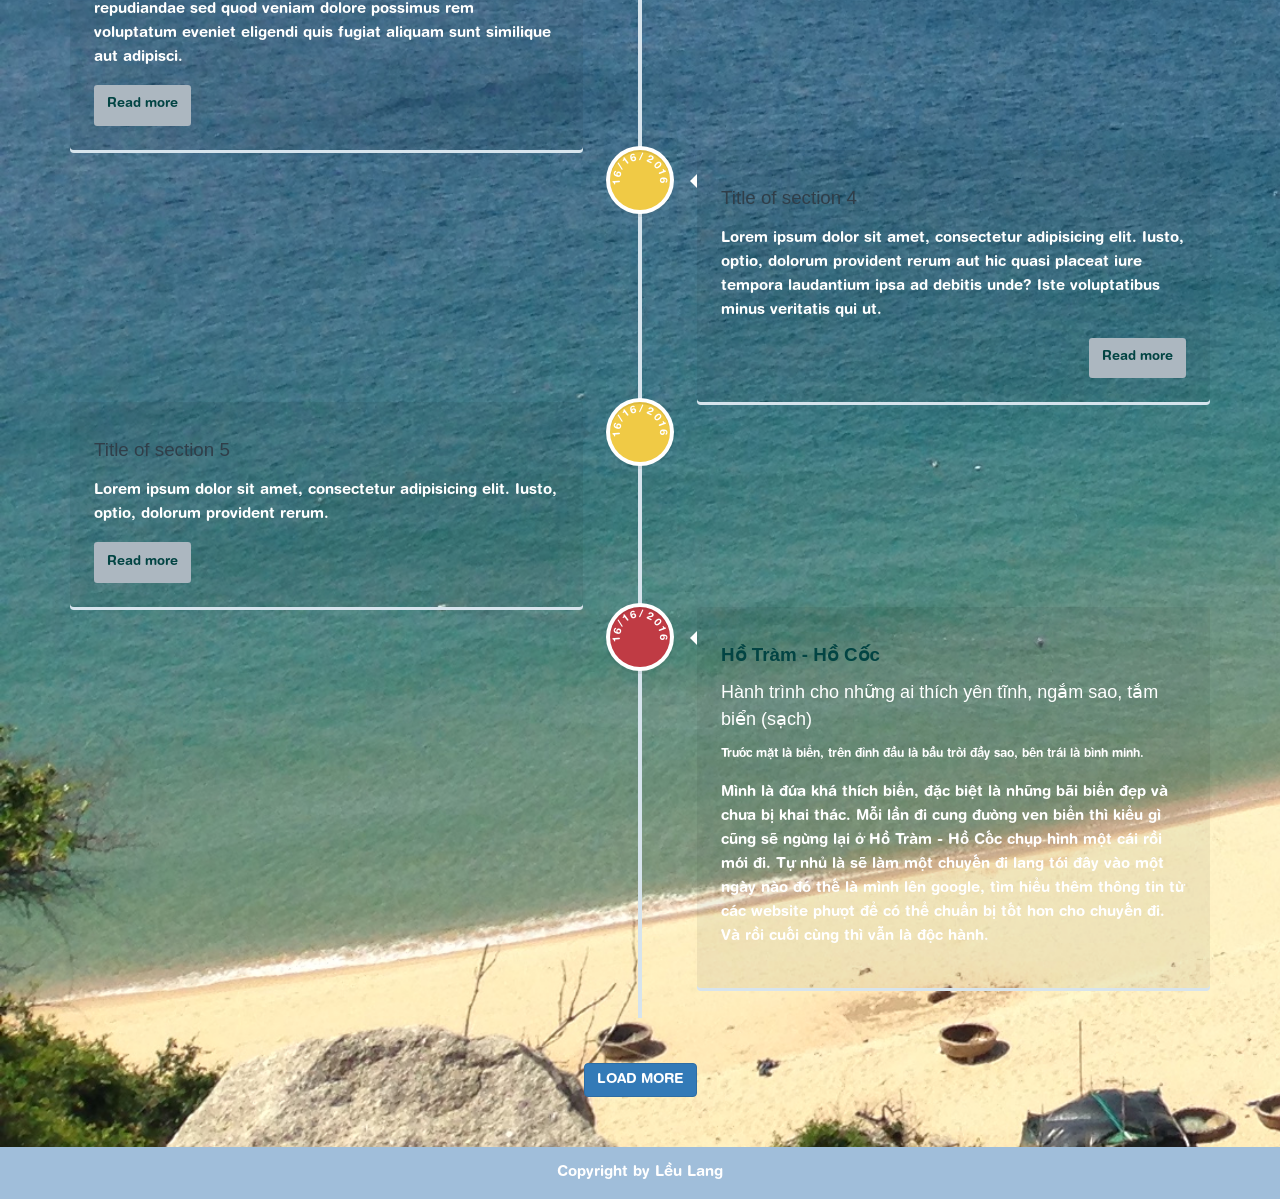
==== commit 4deefc7c: "new" ====
--- a/MienNam.html
+++ b/MienNam.html
@@ -9,16 +9,22 @@
     <meta name="author" content="" />
     <meta name="robots" content="follow, index" />
     <link rel="stylesheet" href="./css/bootstrap.min.css" />
-    <script src="./script/jquery.min.js"></script>
-    <script src="./script/bootstrap.min.js"></script>
+	<link href="./lib/vertical-timeline/css/reset.css" rel="stylesheet">
+	<link href="./lib/vertical-timeline/css/style.css" rel="stylesheet">
     <link rel="stylesheet" href="./css/ap-scroll-top.css" type="text/css" media="all" />
-    <script src="./script/ap-scroll-top.js"></script>
-    <link href="./css/TravelWeb.css" rel="stylesheet" />
     <link href="./lib/font-awesome-4.6.3/css/font-awesome.css" rel="stylesheet">
     <link href="./css/mobile.css" rel="stylesheet" />
     <link href="./css/w3.css" rel="stylesheet" />
     <link rel="stylesheet" href="./lib/Swiper-master/dist/js/css/swiper.min.css">
+	 <link href="./css/TravelWeb.css" rel="stylesheet" />
+	<script src="./script/jquery.min.js"></script>
+	 <script src="./lib/circle-text/circletype.min.js"></script>
+	 <script src="./lib/circle-text/plugins.js"></script>
+    <script src="./script/bootstrap.min.js"></script>
+	<script src="./script/ap-scroll-top.js"></script>
     <script src="./lib/Swiper-master/dist/js/swiper.min.js"></script>
+	<script src="./lib/vertical-timeline/js/modernizr.js"></script>
+	<script src="./lib/vertical-timeline/js/main.js"></script>
 </head>
 <body>
     <div class="myBody">
@@ -33,7 +39,7 @@
                         </div>
                     </div>
                     <div class="row WebHeader">
-                        <div class="col-md-12 WebName">
+                        <div class="col-md-12 WebName" id="test-circle">
                             Lều Lang
                         </div>
                         <div class="col-md-12 WebSologan">
@@ -98,11 +104,94 @@
                 <div id="blog" class="blog">
                     <div class="row">
                         <div class="col-md-12">
-                            <div class="timeline clearfix">
+						<section id="cd-timeline" class="cd-container">
+		<div class="cd-timeline-block">
+			<div class="cd-timeline-img cd-picture" >
+			<div class="dayPostBlog" id="daypost1">16/16/2016</div>
+			
+				
+			</div> <!-- cd-timeline-img -->
+
+			<div class="cd-timeline-content">
+				<h2>Title of section 1</h2>
+				<p>Lorem ipsum dolor sit amet, consectetur adipisicing elit. Iusto, optio, dolorum provident rerum aut hic quasi placeat iure tempora laudantium ipsa ad debitis unde? Iste voluptatibus minus veritatis qui ut.</p>
+				<a href="#0" class="cd-read-more">Read more</a>
+				
+			</div> <!-- cd-timeline-content -->
+		</div> <!-- cd-timeline-block -->
+
+		<div class="cd-timeline-block">
+			<div class="cd-timeline-img cd-movie" id="daypost">
+				<div class="dayPostBlog" id="daypost1">16/16/2016</div>
+			</div> <!-- cd-timeline-img -->
+
+			<div class="cd-timeline-content">
+				<h2>Title of section 2</h2>
+				<p>Lorem ipsum dolor sit amet, consectetur adipisicing elit. Iusto, optio, dolorum provident rerum aut hic quasi placeat iure tempora laudantium ipsa ad debitis unde?</p>
+				<a href="#0" class="cd-read-more">Read more</a>
+				
+			</div> <!-- cd-timeline-content -->
+		</div> <!-- cd-timeline-block -->
+
+		<div class="cd-timeline-block">
+			<div class="cd-timeline-img cd-picture" id="daypost">
+				<div class="dayPostBlog" id="daypost1">16/16/2016</div>
+			</div> <!-- cd-timeline-img -->
+
+			<div class="cd-timeline-content">
+				<h2>Title of section 3</h2>
+				<p>Lorem ipsum dolor sit amet, consectetur adipisicing elit. Excepturi, obcaecati, quisquam id molestias eaque asperiores voluptatibus cupiditate error assumenda delectus odit similique earum voluptatem doloremque dolorem ipsam quae rerum quis. Odit, itaque, deserunt corporis vero ipsum nisi eius odio natus ullam provident pariatur temporibus quia eos repellat consequuntur perferendis enim amet quae quasi repudiandae sed quod veniam dolore possimus rem voluptatum eveniet eligendi quis fugiat aliquam sunt similique aut adipisci.</p>
+				<a href="#0" class="cd-read-more">Read more</a>
+				
+			</div> <!-- cd-timeline-content -->
+		</div> <!-- cd-timeline-block -->
+
+		<div class="cd-timeline-block">
+			<div class="cd-timeline-img cd-location" id="daypost">
+				<div class="dayPostBlog" id="daypost1">16/16/2016</div>
+			</div> <!-- cd-timeline-img -->
+
+			<div class="cd-timeline-content">
+				<h2>Title of section 4</h2>
+				<p>Lorem ipsum dolor sit amet, consectetur adipisicing elit. Iusto, optio, dolorum provident rerum aut hic quasi placeat iure tempora laudantium ipsa ad debitis unde? Iste voluptatibus minus veritatis qui ut.</p>
+				<a href="#0" class="cd-read-more">Read more</a>
+				
+			</div> <!-- cd-timeline-content -->
+		</div> <!-- cd-timeline-block -->
+
+		<div class="cd-timeline-block">
+			<div class="cd-timeline-img cd-location" id="daypost">
+				<div class="dayPostBlog" id="daypost1">16/16/2016</div>
+			</div> <!-- cd-timeline-img -->
+
+			<div class="cd-timeline-content">
+				<h2>Title of section 5</h2>
+				<p>Lorem ipsum dolor sit amet, consectetur adipisicing elit. Iusto, optio, dolorum provident rerum.</p>
+				<a href="#0" class="cd-read-more">Read more</a>
+				
+			</div> <!-- cd-timeline-content -->
+		</div> <!-- cd-timeline-block -->
+
+		<div class="cd-timeline-block">
+			<div class="cd-timeline-img cd-movie" id="daypost">
+				<div class="dayPostBlog" id="daypost1">16/16/2016</div>
+			</div> <!-- cd-timeline-img -->
+
+			<div class="cd-timeline-content">
+				<h2><a class="FontWeight800" href="blog.html">Hồ Tràm - Hồ Cốc</a></h2>
+				<h5>Hành trình cho những ai thích yên tĩnh, ngắm sao, tắm biển (sạch)</h5>
+                <small>Trước mặt là biển, trên đỉnh đầu là bầu trời đầy sao, bên trái là bình minh.</small>
+				<p>
+                Mình là đứa khá thích biển, đặc biệt là những bãi biển đẹp và chưa bị khai thác. Mỗi lần đi cung đường ven biển thì kiểu gì cũng sẽ ngừng lại ở Hồ Tràm - Hồ Cốc chụp hình một cái rồi mới đi. Tự nhủ là sẽ làm một chuyến đi lang tới đây vào một ngày nào đó thế là mình lên google, tìm hiểu thêm thông tin từ các website phượt để có thể chuẩn bị tốt hơn cho chuyến đi. Và rồi cuối cùng thì vẫn là độc hành.
+                </p>
+			</div> <!-- cd-timeline-content -->
+		</div> <!-- cd-timeline-block -->
+	</section> <!-- cd-timeline -->
+                            <!-- <div class="timeline clearfix">
                                 <div class="timeline-centered clearfix">
 
                                     <div class="item pull-left">
-                                        <!-- item -->
+                                       
                                         <h3 class="timeline-centered-title"><a class="FontWeight800" href="blog.html">Hồ Tràm - Hồ Cốc</a></h3>
                                         <h4><b>2014</b></h4>
                                         <h5>Hành trình cho những ai thích yên tĩnh, ngắm sao, tắm biển (sạch)</h5>
@@ -111,10 +200,10 @@
                                             Mình là đứa khá thích biển, đặc biệt là những bãi biển đẹp và chưa bị khai thác. Mỗi lần đi cung đường ven biển thì kiểu gì cũng sẽ ngừng lại ở Hồ Tràm - Hồ Cốc chụp hình một cái rồi mới đi. Tự nhủ là sẽ làm một chuyến đi lang tới đây vào một ngày nào đó thế là mình lên google, tìm hiểu thêm thông tin từ các website phượt để có thể chuẩn bị tốt hơn cho chuyến đi. Và rồi cuối cùng thì vẫn là độc hành.
                                         </p>
                                         <div class="text-right"><a href="blog.html">Đi lang thôi</a></div>
-                                    </div><!-- /item -->
+                                    </div>
 
                                     <div class="item pull-right">
-                                        <!-- item -->
+                                      
                                         <h3 class="timeline-centered-title"><a class="FontWeight800" href="blog.html">Mũi dinh</a></h3>
                                         <h4><b>2013</b></h4>
                                         <small>Những cuối tuần đi lang</small>
@@ -126,17 +215,17 @@
                                             Một ngày nào đó sẽ trở lại.
                                         </p>
                                         <div class="text-right"><a href="blog.html">Đi lang thôi</a></div>
-                                    </div><!-- /item -->
+                                    </div>
 
                                     <div class="item pull-left">
-                                        <!-- item -->
+                                       
                                         <h3 class="timeline-centered-title"><a class="FontWeight800" href="blog.html">Lorem Ipsum Dolor</a></h3>
                                         <h4><b>2012</b></h4>
                                         <p>Sed ut perspiciatis unde omnis iste natus error sit voluptatem accusantium doloremque laudantium, totam rem aperiam, eaque ipsa quae ab illo inventore veritatis et quasi architecto beatae vitae dicta sunt explicabo. Nemo enim ipsam voluptatem quia voluptas sit aspernatur aut odit aut fugit, sed quia consequuntur magni dolores eos qui ratione voluptatem sequi nesciunt. Neque porro quisquam est, qui dolorem ipsum quia dolor sit amet, consectetur, adipisci velit, sed quia non numquam eius modi tempora incidunt ut labore dolore magnm aliquam quaerat voluptatem.</p>
-                                    </div><!-- /item -->
+                                    </div>
 
                                     <div class="item pull-right">
-                                        <!-- item -->
+                                      
                                         <h3 class="timeline-centered-title"><a class="FontWeight800" href="blog.html">Lorem Ipsum Dolor</a></h3>
                                         <h4><b>2011</b></h4>
                                         <p>Sed ut perspiciatis unde omnis iste natus error sit voluptatem accusantium doloremque laudantium, totam rem aperiam, eaque ipsa quae ab illo inventore veritatis et quasi architecto beatae vitae dicta sunt explicabo. Nemo enim ipsam voluptatem quia voluptas sit aspernatur aut odit aut fugit, sed quia consequuntur magni dolores eos qui ratione voluptatem sequi nesciunt.</p>
@@ -153,10 +242,10 @@
 
                                         </div>
 
-                                    </div><!-- /item -->
+                                    </div>
 
                                 </div>
-                            </div>
+                            </div> -->
                         </div>
                         <div class="col-md-12">
                             <div class="text-center">
@@ -185,3 +274,9 @@
 </body>
 </html>
 <script src="./script/script.js"></script>
+  <script>
+           
+            $('#test-circle').circleType({radius: 384});
+           $('.dayPostBlog').circleType({radius: 29});
+           
+        </script>
--- a/lib/vertical-timeline/css/style.css
+++ b/lib/vertical-timeline/css/style.css
@@ -0,0 +1,436 @@
+/* -------------------------------- 
+
+Primary style
+
+-------------------------------- */
+
+
+*, *:after, *:before {
+  -webkit-box-sizing: border-box;
+  -moz-box-sizing: border-box;
+  box-sizing: border-box;
+}
+
+
+-------------------------------- */
+.cd-container {
+  /* this class is used to give a max-width to the element it is applied to, and center it horizontally when it reaches that max-width */
+  width: 90%;
+  max-width: 1170px;
+  margin: 0 auto;
+}
+.cd-container::after {
+  /* clearfix */
+  content: '';
+  display: table;
+  clear: both;
+}
+
+/* -------------------------------- 
+
+Main components 
+
+-------------------------------- */
+
+@media only screen and (min-width: 1170px) {
+
+#cd-timeline {
+  position: relative;
+  padding: 2em 0;
+  margin-top: 2em;
+  margin-bottom: 2em;
+}
+#cd-timeline::before {
+  /* this is the vertical line */
+  content: '';
+  position: absolute;
+  top: 0;
+  left: 18px;
+  height: 100%;
+  width: 4px;
+  background: #d7e4ed;
+}
+@media only screen and (min-width: 1170px) {
+  #cd-timeline {
+    margin-top: 3em;
+    margin-bottom: 3em;
+  }
+  #cd-timeline::before {
+    left: 50%;
+    margin-left: -2px;
+  }
+}
+
+.cd-timeline-block {
+  position: relative;
+  margin: 2em 0;
+}
+.cd-timeline-block:after {
+  content: "";
+  display: table;
+  clear: both;
+}
+.cd-timeline-block:first-child {
+  margin-top: 0;
+}
+.cd-timeline-block:last-child {
+  margin-bottom: 0;
+}
+@media only screen and (min-width: 1170px) {
+  .cd-timeline-block {
+    margin: 4em 0;
+  }
+  .cd-timeline-block:first-child {
+    margin-top: 0;
+  }
+  .cd-timeline-block:last-child {
+    margin-bottom: 0;
+  }
+}
+
+.cd-timeline-img {
+  position: absolute;
+  top: 0;
+  left: 0;
+  width: 40px;
+  height: 40px;
+  border-radius: 50%;
+  box-shadow: 0 0 0 4px white, inset 0 2px 0 rgba(0, 0, 0, 0.08), 0 3px 0 4px rgba(0, 0, 0, 0.05);
+}
+.cd-timeline-img img {
+  display: block;
+  width: 24px;
+  height: 24px;
+  position: relative;
+  left: 50%;
+  top: 50%;
+  margin-left: -12px;
+  margin-top: -12px;
+}
+.cd-timeline-img.cd-picture {
+  background: #75ce66;
+}
+.cd-timeline-img.cd-movie {
+  background: #c03b44;
+}
+.cd-timeline-img.cd-location {
+  background: #f0ca45;
+}
+@media only screen and (min-width: 1170px) {
+  .cd-timeline-img {
+    width: 60px;
+    height: 60px;
+    left: 50%;
+    margin-left: -30px;
+    /* Force Hardware Acceleration in WebKit */
+    -webkit-transform: translateZ(0);
+    -webkit-backface-visibility: hidden;
+  }
+  .cssanimations .cd-timeline-img.is-hidden {
+    visibility: hidden;
+  }
+  .cssanimations .cd-timeline-img.bounce-in {
+    visibility: visible;
+    -webkit-animation: cd-bounce-1 0.6s;
+    -moz-animation: cd-bounce-1 0.6s;
+    animation: cd-bounce-1 0.6s;
+  }
+}
+
+@-webkit-keyframes cd-bounce-1 {
+  0% {
+    opacity: 0;
+    -webkit-transform: scale(0.5);
+  }
+
+  60% {
+    opacity: 1;
+    -webkit-transform: scale(1.2);
+  }
+
+  100% {
+    -webkit-transform: scale(1);
+  }
+}
+@-moz-keyframes cd-bounce-1 {
+  0% {
+    opacity: 0;
+    -moz-transform: scale(0.5);
+  }
+
+  60% {
+    opacity: 1;
+    -moz-transform: scale(1.2);
+  }
+
+  100% {
+    -moz-transform: scale(1);
+  }
+}
+@keyframes cd-bounce-1 {
+  0% {
+    opacity: 0;
+    -webkit-transform: scale(0.5);
+    -moz-transform: scale(0.5);
+    -ms-transform: scale(0.5);
+    -o-transform: scale(0.5);
+    transform: scale(0.5);
+  }
+
+  60% {
+    opacity: 1;
+    -webkit-transform: scale(1.2);
+    -moz-transform: scale(1.2);
+    -ms-transform: scale(1.2);
+    -o-transform: scale(1.2);
+    transform: scale(1.2);
+  }
+
+  100% {
+    -webkit-transform: scale(1);
+    -moz-transform: scale(1);
+    -ms-transform: scale(1);
+    -o-transform: scale(1);
+    transform: scale(1);
+  }
+}
+.cd-timeline-content {
+  position: relative;
+  margin-left: 60px;
+  background: white;
+  border-radius: 0.25em;
+  padding: 1em;
+  box-shadow: 0 3px 0 #d7e4ed;
+}
+.cd-timeline-content:after {
+  content: "";
+  display: table;
+  clear: both;
+}
+.cd-timeline-content h2 {
+  color: #303e49;
+}
+.cd-timeline-content p, .cd-timeline-content .cd-read-more, .cd-timeline-content .cd-date {
+  font-size: 13px;
+  font-size: 0.8125rem;
+}
+.cd-timeline-content .cd-read-more, .cd-timeline-content .cd-date {
+  display: inline-block;
+}
+.cd-timeline-content p {
+  margin: 1em 0;
+  line-height: 1.6;
+}
+.cd-timeline-content .cd-read-more {
+  float: right;
+  padding: .8em 1em;
+  background: #acb7c0;
+  color: white;
+  border-radius: 0.25em;
+}
+.no-touch .cd-timeline-content .cd-read-more:hover {
+  background-color: #bac4cb;
+}
+.cd-timeline-content .cd-date {
+  float: left;
+  padding: .8em 0;
+  opacity: .7;
+}
+.cd-timeline-content::before {
+  content: '';
+  position: absolute;
+  top: 16px;
+  right: 100%;
+  height: 0;
+  width: 0;
+  border: 7px solid transparent;
+  border-right: 7px solid white;
+}
+@media only screen and (min-width: 768px) {
+  .cd-timeline-content h2 {
+    font-size: 20px;
+    font-size: 1.25rem;
+  }
+  .cd-timeline-content p {
+    font-size: 16px;
+    font-size: 1rem;
+  }
+  .cd-timeline-content .cd-read-more, .cd-timeline-content .cd-date {
+    font-size: 14px;
+    font-size: 0.875rem;
+  }
+}
+@media only screen and (min-width: 1170px) {
+  .cd-timeline-content {
+    margin-left: 0;
+    padding: 1.6em;
+    width: 45%;
+  }
+  .cd-timeline-content::before {
+    top: 24px;
+    left: 100%;
+    border-color: transparent;
+    border-left-color: white;
+  }
+  .cd-timeline-content .cd-read-more {
+    float: left;
+  }
+  .cd-timeline-content .cd-date {
+    position: absolute;
+    width: 100%;
+    left: 122%;
+    top: 6px;
+    font-size: 16px;
+    font-size: 1rem;
+  }
+  .cd-timeline-block:nth-child(even) .cd-timeline-content {
+    float: right;
+  }
+  .cd-timeline-block:nth-child(even) .cd-timeline-content::before {
+    top: 24px;
+    left: auto;
+    right: 100%;
+    border-color: transparent;
+    border-right-color: white;
+  }
+  .cd-timeline-block:nth-child(even) .cd-timeline-content .cd-read-more {
+    float: right;
+  }
+  .cd-timeline-block:nth-child(even) .cd-timeline-content .cd-date {
+    left: auto;
+    right: 122%;
+    text-align: right;
+  }
+  .cssanimations .cd-timeline-content.is-hidden {
+    visibility: hidden;
+  }
+  .cssanimations .cd-timeline-content.bounce-in {
+    visibility: visible;
+    -webkit-animation: cd-bounce-2 0.6s;
+    -moz-animation: cd-bounce-2 0.6s;
+    animation: cd-bounce-2 0.6s;
+  }
+}
+
+@media only screen and (min-width: 1170px) {
+  /* inverse bounce effect on even content blocks */
+  .cssanimations .cd-timeline-block:nth-child(even) .cd-timeline-content.bounce-in {
+    -webkit-animation: cd-bounce-2-inverse 0.6s;
+    -moz-animation: cd-bounce-2-inverse 0.6s;
+    animation: cd-bounce-2-inverse 0.6s;
+  }
+}
+@-webkit-keyframes cd-bounce-2 {
+  0% {
+    opacity: 0;
+    -webkit-transform: translateX(-100px);
+  }
+
+  60% {
+    opacity: 1;
+    -webkit-transform: translateX(20px);
+  }
+
+  100% {
+    -webkit-transform: translateX(0);
+  }
+}
+@-moz-keyframes cd-bounce-2 {
+  0% {
+    opacity: 0;
+    -moz-transform: translateX(-100px);
+  }
+
+  60% {
+    opacity: 1;
+    -moz-transform: translateX(20px);
+  }
+
+  100% {
+    -moz-transform: translateX(0);
+  }
+}
+@keyframes cd-bounce-2 {
+  0% {
+    opacity: 0;
+    -webkit-transform: translateX(-100px);
+    -moz-transform: translateX(-100px);
+    -ms-transform: translateX(-100px);
+    -o-transform: translateX(-100px);
+    transform: translateX(-100px);
+  }
+
+  60% {
+    opacity: 1;
+    -webkit-transform: translateX(20px);
+    -moz-transform: translateX(20px);
+    -ms-transform: translateX(20px);
+    -o-transform: translateX(20px);
+    transform: translateX(20px);
+  }
+
+  100% {
+    -webkit-transform: translateX(0);
+    -moz-transform: translateX(0);
+    -ms-transform: translateX(0);
+    -o-transform: translateX(0);
+    transform: translateX(0);
+  }
+}
+@-webkit-keyframes cd-bounce-2-inverse {
+  0% {
+    opacity: 0;
+    -webkit-transform: translateX(100px);
+  }
+
+  60% {
+    opacity: 1;
+    -webkit-transform: translateX(-20px);
+  }
+
+  100% {
+    -webkit-transform: translateX(0);
+  }
+}
+@-moz-keyframes cd-bounce-2-inverse {
+  0% {
+    opacity: 0;
+    -moz-transform: translateX(100px);
+  }
+
+  60% {
+    opacity: 1;
+    -moz-transform: translateX(-20px);
+  }
+
+  100% {
+    -moz-transform: translateX(0);
+  }
+}
+@keyframes cd-bounce-2-inverse {
+  0% {
+    opacity: 0;
+    -webkit-transform: translateX(100px);
+    -moz-transform: translateX(100px);
+    -ms-transform: translateX(100px);
+    -o-transform: translateX(100px);
+    transform: translateX(100px);
+  }
+
+  60% {
+    opacity: 1;
+    -webkit-transform: translateX(-20px);
+    -moz-transform: translateX(-20px);
+    -ms-transform: translateX(-20px);
+    -o-transform: translateX(-20px);
+    transform: translateX(-20px);
+  }
+
+  100% {
+    -webkit-transform: translateX(0);
+    -moz-transform: translateX(0);
+    -ms-transform: translateX(0);
+    -o-transform: translateX(0);
+    transform: translateX(0);
+  }
+}
--- a/css/TravelWeb.css
+++ b/css/TravelWeb.css
@@ -1053,3 +1053,15 @@
     background: rgba(0,0,0,0.5);
     padding: 50px 20px 25px 20px;
 }
+.dayPostBlog{
+	font-size: 70%;
+}
+.cd-timeline-content{
+	    background-color: rgba(0,0,0,0.06);
+}
+.cd-timeline-content::before{
+	border-left-color: rgba(0,0,0,0.06);}
+.cd-timeline-block{
+	    margin: 0;
+}
+
